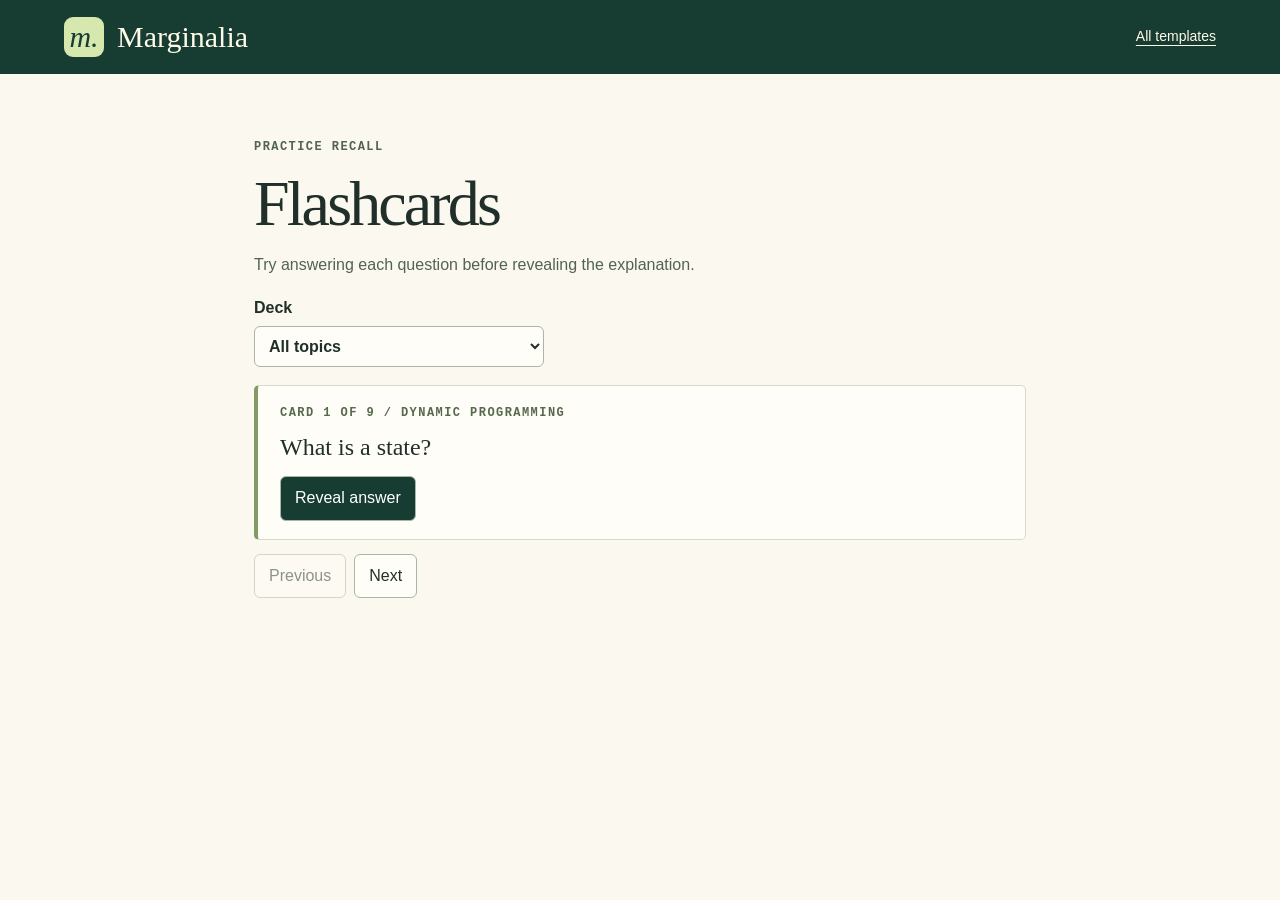
==== flashcards.html @ dc6b36bc "Build four standalone AI interface templates and gallery" ====
<!doctype html>
<html lang="en">
<head>
  <meta charset="utf-8">
  <meta name="viewport" content="width=device-width,initial-scale=1">
  <title>Flashcards | Marginalia</title>
  <link rel="stylesheet" href="style.css">
  <script defer src="topics.js"></script>
  <script defer src="tools.js"></script>
</head>
<body>
  <header><a class="brand" href="index.html"><i aria-hidden="true">m.</i> Marginalia</a><a class="back" href="index.html">All templates</a></header>
  <main class="study-tool" data-tool="flashcards">
    <p class="eyebrow">Practice recall</p>
    <h1>Flashcards</h1>
    <p>Try answering each question before revealing the explanation.</p>
    <label class="deck-label">Deck <select id="topic"><option value="">All topics</option></select></label>
    <article id="card">
      <p id="position" class="eyebrow" aria-live="polite"></p>
      <h2 id="card-question"></h2>
      <p id="card-answer" hidden></p>
      <button class="action" id="reveal" type="button" aria-controls="card-answer" aria-expanded="false">Reveal answer</button>
    </article>
    <div class="button-row"><button class="secondary" id="previous" type="button">Previous</button><button class="secondary" id="next" type="button">Next</button></div>
  </main>
</body>
</html>
---- style.css ----
* { box-sizing: border-box; }
:root { color-scheme: light; --paper: #fbf8ef; --ink: #212f2a; --forest: #173d33; --line: #d7d9ca; }
body { margin: 0; background: var(--paper); color: var(--ink); font: 16px/1.55 "DM Sans", "Segoe UI", sans-serif; }
header { min-height: 74px; padding: 12px 5vw; display: flex; align-items: center; justify-content: space-between; background: var(--forest); color: #fff9e8; }
header > span:last-child, .eyebrow, aside h2 { font: 600 12px/1.5 "Courier New", monospace; text-transform: uppercase; letter-spacing: .12em; }
.brand { font: 30px Georgia, serif; display: flex; align-items: center; gap: 13px; }
.brand i { display: grid; place-items: center; width: 40px; height: 40px; background: #d7e8af; color: var(--forest); border-radius: 9px; }
.layout { max-width: 1280px; margin: auto; display: grid; grid-template-columns: 245px minmax(0,1fr); min-height: calc(100vh - 74px); }
aside { padding: 48px 20px; background: #eeefe4; border-inline-end: 1px solid var(--line); }
aside h2 { margin: 0 12px 16px; }
button, input { font: inherit; }
button { cursor: pointer; color: inherit; }
button:focus-visible, input:focus-visible { outline: 3px solid #aa611c; outline-offset: 3px; }
nav { display: grid; gap: 6px; }
nav button { padding: 10px 12px; border: 0; border-radius: 5px; text-align: left; background: transparent; }
nav button[aria-current="page"] { background: #d6e2c5; color: #163b2b; font-weight: 650; }
.note { margin: 36px 12px; color: #546155; font-size: 13px; }
main { width: 100%; max-width: 900px; padding: clamp(24px,5vw,70px); }
.eyebrow { color: #57694d; margin: 0; }
h1 { font: normal clamp(40px,5vw,68px)/1.05 Georgia, serif; letter-spacing: -.045em; margin: 14px 0; }
#intro { color: #526255; margin: 0 0 30px; }
article { background: #fffdf7; border: 1px solid var(--line); border-left: 4px solid #829b65; padding: 18px 22px; margin: 14px 0; border-radius: 5px; overflow-wrap: anywhere; }
article h2 { font: normal 24px/1.25 Georgia, serif; margin: 0; }
article p { white-space: pre-line; }
.copy, #suggestions button { background: transparent; border: 1px solid #b5c1ac; border-radius: 20px; font-size: 13px; padding: 5px 12px; }
button:hover { filter: brightness(.94); background-color: #dde6d1; }
form { border-top: 1px solid var(--line); margin-top: 28px; padding-top: 20px; }
label { display: block; font-weight: 650; margin-bottom: 8px; }
.input-row { display: flex; gap: 8px; }
input { flex: 1; width: 0; min-width: 0; border: 1px solid #abb6a5; border-radius: 6px; padding: 12px; background: white; }
.input-row button { border: 0; border-radius: 6px; background: var(--forest); color: white; padding: 0 18px; }
#suggestions { display: flex; gap: 7px; flex-wrap: wrap; margin-top: 12px; }
#status { font-size: 14px; }
@media(max-width: 720px) {
  .layout { display: block; }
  aside { padding: 16px 20px; border-bottom: 1px solid var(--line); }
  aside h2 { margin: 0 0 6px; }
  nav { display: flex; gap: 4px; flex-wrap: wrap; }
  nav button { font-size: 14px; padding: 6px 9px; }
  .note { margin: 8px 0 0; }
  main { padding: 24px 20px; }
}

@media (max-width: 440px) {
  header { min-height: 64px; padding-inline: 16px; gap: 12px; }
  .brand { font-size: 25px; gap: 8px; }
  .brand i { width: 34px; height: 34px; }
  aside, main { padding-inline: 16px; }
  nav { display: grid; grid-template-columns: repeat(2, minmax(0, 1fr)); }
  nav button { min-height: 44px; }
  nav button:first-child { grid-column: 1 / -1; }
  h1 { font-size: 36px; }
  article { padding-inline: 16px; }
}

a.brand { color: inherit; text-decoration: none; }
.back { color: #fff9e8; font-size: 14px; text-underline-offset: 4px; white-space: nowrap; }
.collection, .study-tool { margin: auto; }
.collection { max-width: 1220px; }
.collection-intro, .study-tool > p { max-width: 62ch; color: #526255; }
.template-grid { display: grid; grid-template-columns: repeat(2,minmax(0,1fr)); gap: 18px; margin-top: 30px; }
.template { display: block; background: #fffdf7; border: 1px solid var(--line); border-radius: 10px; padding: 16px; color: inherit; text-decoration: none; }
.template:hover { border-color: #729571; }
.template h2 { margin: 12px 0 2px; font: 27px Georgia,serif; }
.template p { margin: 0 0 12px; }
.open-label { font-weight: 650; font-size: 14px; color: #285643; }
.sample { display: grid; align-content: center; justify-items: start; gap: 6px; height: 64px; padding: 10px 16px; border-radius: 5px; background: #e4eddf; }
.sample i { height: 6px; width: 45%; border-radius: 4px; background: #729571; }
.sample-chat i:nth-child(2) { justify-self: end; width: 30%; }
.sample-library { background: #e9edda; }
.sample-library i:nth-child(1) { border: 1px solid #729571; background: transparent; width: 65%; height: 12px; }
.sample-cards { background: #f0e5d4; grid-template-columns: repeat(3, minmax(0, 1fr)); align-items: center; }
.sample-cards i { width: 100%; height: 30px; background: #fffdf7; border: 1px solid #b69773; }
.sample-planner { background: #e2ebed; }
.sample-planner i { width: 55%; background: #6f9298; }
.filters { display: grid; grid-template-columns: 2fr 1fr; gap: 12px; margin-top: 24px; }
.filters input, select { width: 100%; display: block; margin-top: 5px; }
select { font: inherit; color: inherit; padding: 10px; border: 1px solid #abb6a5; border-radius: 6px; background: #fffdf7; }
.deck-label { width: min(100%, 290px); margin-block: 18px; }
.results { display: grid; gap: 8px; }
.results details { border: 1px solid var(--line); background: #fffdf7; border-radius: 6px; padding: 12px 16px; }
.results summary { cursor: pointer; font-weight: 650; }
.results .eyebrow { margin-top: 12px; }
#card .eyebrow { margin-bottom: 10px; }
#card h2 { margin-bottom: 14px; }
.action, .secondary { padding: 9px 14px; border-radius: 6px; border: 1px solid #abb6a5; }
.action, .action:hover { color: white; background: var(--forest); }
.secondary { background: #fffdf7; }
.secondary:disabled { opacity: .5; cursor: default; }
.button-row { display: flex; gap: 8px; }
fieldset { border: 1px solid var(--line); border-radius: 6px; }
#choices label, .checklist label { display: flex; align-items: baseline; gap: 10px; font-weight: normal; }
#choices input, .checklist input { flex: none; width: 16px; height: 16px; margin: 0; }
.checklist { padding: 0; list-style: none; }
.checklist li { border-bottom: 1px solid var(--line); margin-bottom: 8px; }
a:focus-visible, select:focus-visible, summary:focus-visible { outline: 3px solid #aa611c; outline-offset: 3px; }
@media (max-width: 600px) {
  .template-grid, .filters { grid-template-columns: 1fr; }
}
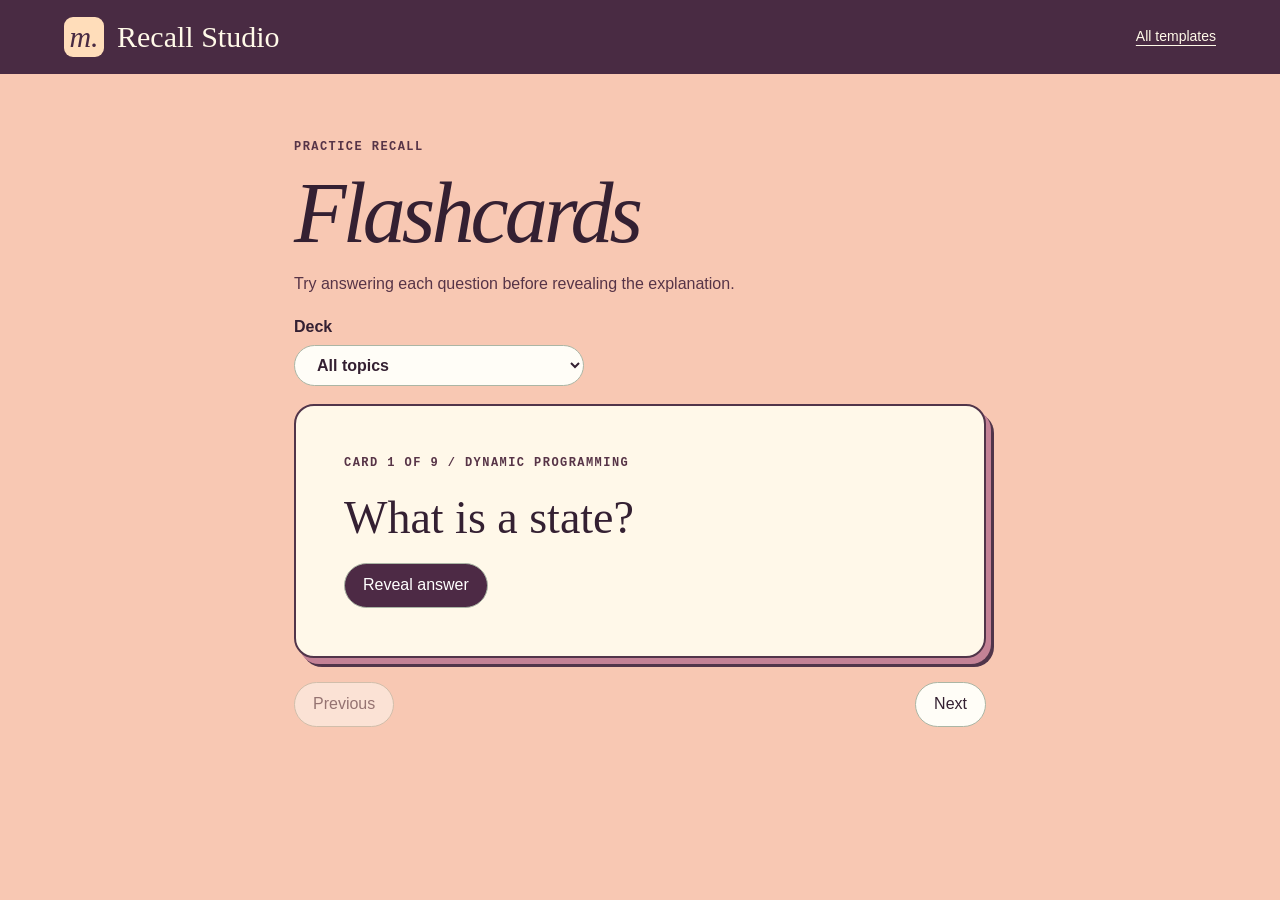
==== commit 5052080e: "Give each study template a distinct responsive product design" ====
--- a/flashcards.html
+++ b/flashcards.html
@@ -3,13 +3,14 @@
 <head>
   <meta charset="utf-8">
   <meta name="viewport" content="width=device-width,initial-scale=1">
-  <title>Flashcards | Marginalia</title>
+  <title>Recall Studio | Marginalia</title>
   <link rel="stylesheet" href="style.css">
+  <link rel="stylesheet" href="themes.css">
   <script defer src="topics.js"></script>
   <script defer src="tools.js"></script>
 </head>
-<body>
-  <header><a class="brand" href="index.html"><i aria-hidden="true">m.</i> Marginalia</a><a class="back" href="index.html">All templates</a></header>
+<body class="cards">
+  <header><a class="brand" href="index.html"><i aria-hidden="true">m.</i> Recall Studio</a><a class="back" href="index.html">All templates</a></header>
   <main class="study-tool" data-tool="flashcards">
     <p class="eyebrow">Practice recall</p>
     <h1>Flashcards</h1>
--- a/themes.css
+++ b/themes.css
@@ -0,0 +1,66 @@
+/* Study Chat */
+.chat { --paper:#10141f; --ink:#edf2ff; --line:#343d50; color-scheme:dark; font-family:Inter,"Segoe UI",sans-serif; }
+.chat header { background:#10141f; border-bottom:1px solid var(--line); }
+.chat .brand, .search .brand, .planner .brand { font:700 24px/1.2 "Segoe UI",sans-serif; letter-spacing:-.05em; }
+.chat .brand i { background:#b3a3ff; color:#241b4a; }
+.chat aside { background:#181e2b; }
+.chat .eyebrow,.chat .note,.chat #intro { color:#b7c2d7; }
+.chat h1 { font:650 clamp(32px,4.5vw,58px)/1.1 "Segoe UI",sans-serif; letter-spacing:-.055em; }
+.chat nav button { border-radius:10px; }
+.chat nav button[aria-current="page"] { background:#32304b; color:#e0d7ff; }
+.chat article { background:#202838; border:1px solid #394359; border-radius:18px 18px 18px 4px; }
+.chat article h2 { font:600 21px/1.3 "Segoe UI",sans-serif; }
+.chat form { background:#1b2231; padding:18px; border:1px solid var(--line); border-radius:18px; }
+.chat input { background:#0e1420; border-color:#46516a; color:white; }
+.chat .input-row button { background:#c2afff; color:#21133f; }
+.chat #suggestions button,.chat .copy { border-color:#58647a; }
+.chat button:hover { background:#47465e; }
+.chat .input-row button:hover { background:#d3c7ff; }
+
+/* Prompt Library */
+.search { --paper:#faf9f3; --ink:#22251f; --line:#a5a99a; }
+.search header { background:#d9f272; color:#20291a; border-bottom:2px solid currentColor; }
+.search .back { color:inherit; }
+.search .brand i { background:#23371f; color:#dcf486; }
+.search main { max-width:1120px; }
+.search h1 { font:normal clamp(42px,8vw,100px)/.94 Georgia,serif; }
+.search .filters { background:#edf2db; border-block:1px solid #829374; padding:18px; }
+.search .results { gap:0; }
+.search details { border:0; border-top:1px solid #98a08c; border-radius:0; padding:15px 6px; background:transparent; }
+.search details[open] { padding-inline:16px; background:#edf2db; }
+.search summary { font:500 21px Georgia,serif; }
+.search #result-count { font:600 13px monospace; }
+
+/* Recall Studio */
+.cards { --paper:#f6c2a2; --ink:#342032; --forest:#482644; background:#f8c8b3; min-height:100vh; }
+.cards header { background:#492b43; }
+.cards .brand i { background:#ffddba; color:#492b43; }
+.cards main { max-width:820px; }
+.cards h1 { font:italic normal clamp(44px,7vw,86px)/1 Georgia,serif; }
+.cards .eyebrow,.cards main>p { color:#573447; }
+.cards #card { background:#fff8e9; border:2px solid #51354a; border-radius:20px; padding:clamp(22px,5vw,48px); box-shadow:5px 6px 0 #c48296,8px 9px 0 #51354a; }
+.cards #card h2 { font:normal clamp(28px,5vw,46px)/1.12 Georgia,serif; margin-block:20px; }
+.cards .button-row { justify-content:space-between; margin-top:24px; }
+.cards button,.cards select { border-radius:30px; padding-inline:18px; }
+.cards #reveal { background:#4d2a45; }
+
+/* Session Planner */
+.planner { --paper:#edf3fa; --ink:#132d52; --forest:#1657b0; font-family:"Segoe UI",sans-serif; }
+.planner header { background:#113c70; }
+.planner .brand i { background:#91d2ff; color:#153d67; }
+.planner main { max-width:1180px; }
+.planner h1 { font:700 clamp(40px,6vw,74px)/1.05 "Segoe UI",sans-serif; }
+.planner .workspace { display:grid; grid-template-columns:minmax(220px,.85fr) minmax(0,1.4fr); gap:20px; margin-top:30px; align-items:start; }
+.planner #planner,.planner .workspace section { background:white; margin:0; padding:22px; border:1px solid #ccdaeb; border-radius:14px; }
+.planner fieldset { padding:12px; border-color:#ccdaeb; }
+.planner .workspace h2 { margin:0; font-size:24px; }
+.planner input { accent-color:#1657b0; }
+.planner #progress { color:#305785; font-size:14px; }
+.planner .checklist label { align-items:start; padding:10px 0; }
+.planner .checklist input { margin-top:4px; }
+.planner .checklist label:has(:checked) { color:#54687f; text-decoration:line-through; }
+.gallery-shot { width:100%; display:block; aspect-ratio:16/9; object-fit:cover; object-position:top; border-radius:5px; border:1px solid #d7d9ca; }
+@media(max-width:680px) { .planner .workspace { grid-template-columns:1fr; } }
+@media(max-width:440px) { .chat form,.planner #planner,.planner .workspace section { padding:14px; } }
+
+
